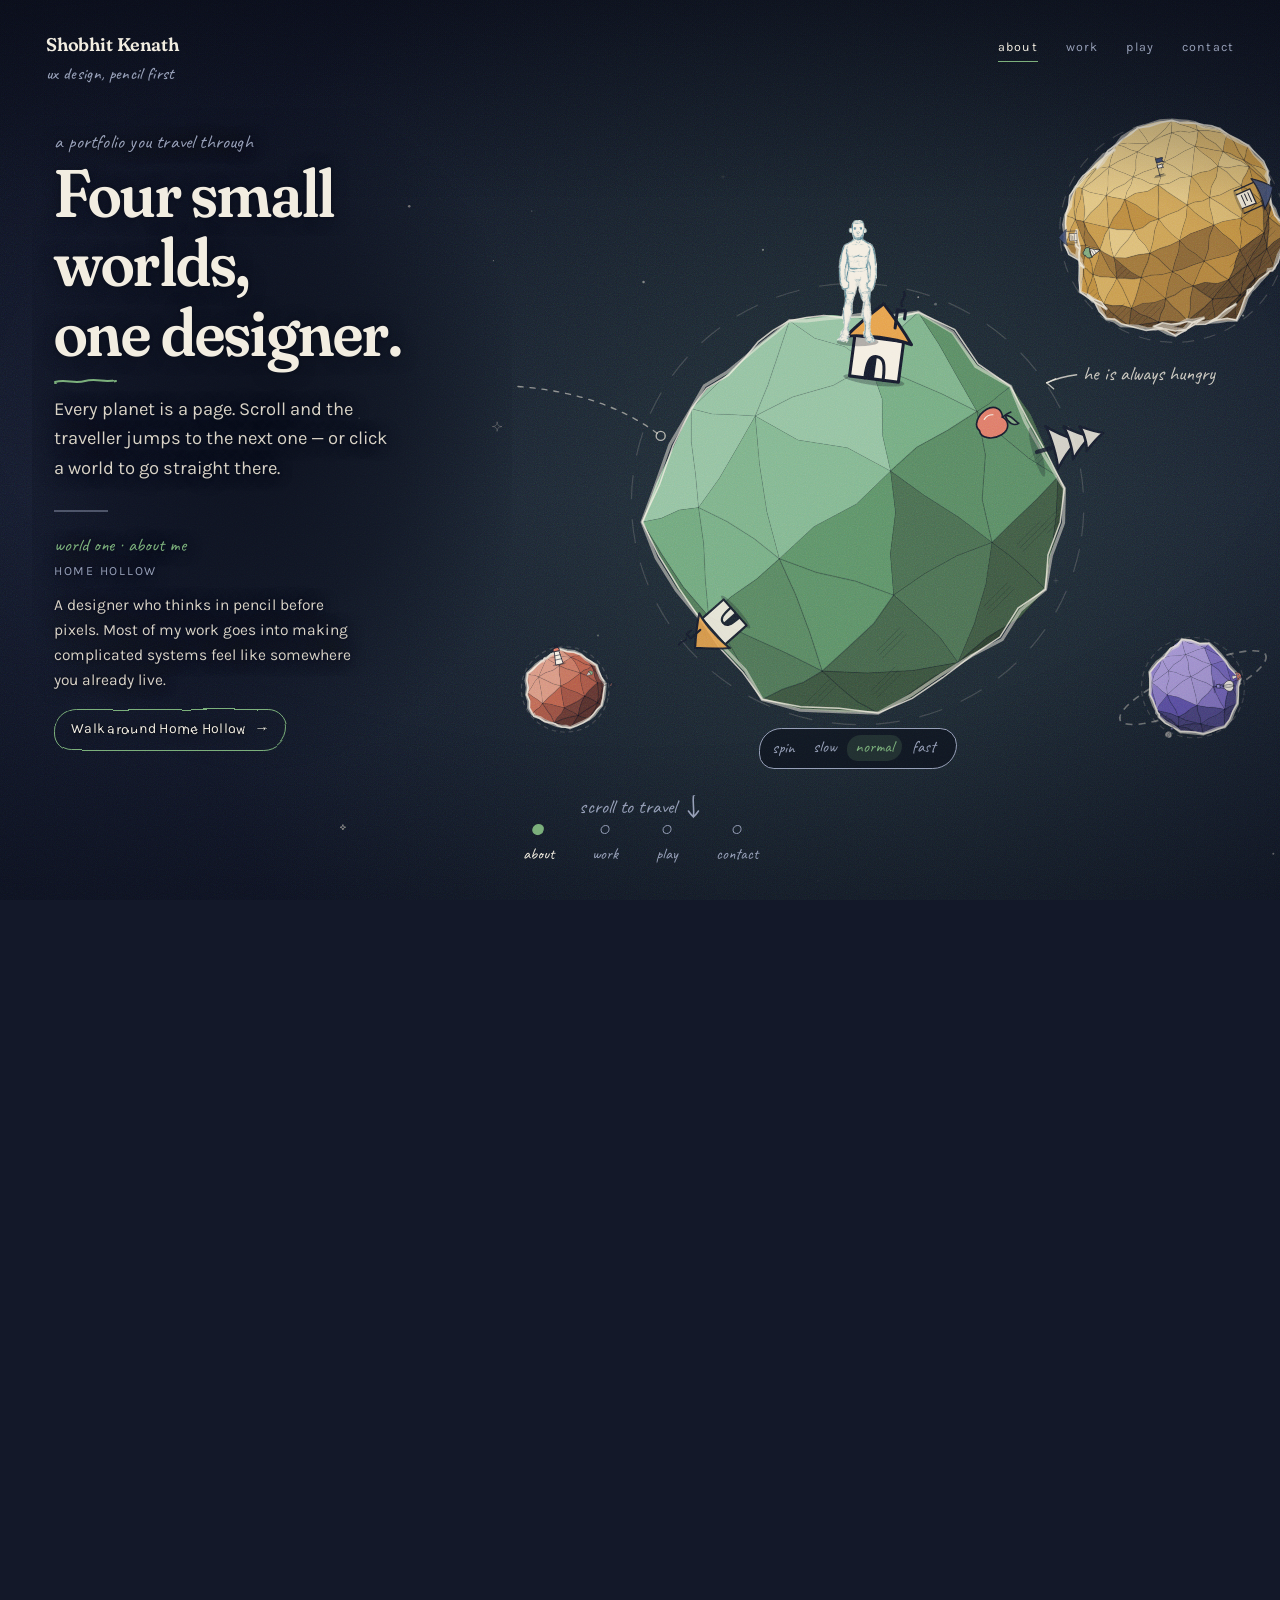
==== artifact-page.html @ 349b6cb7 "Add files via upload" ====
<title>Four Small Worlds</title>
<meta name="description" content="A design portfolio you travel through: four hand-drawn low-poly planets, one traveller, and a jump between each.">
<link rel="preconnect" href="https://fonts.googleapis.com">
<link rel="preconnect" href="https://fonts.gstatic.com" crossorigin>
<link rel="stylesheet" href="https://fonts.googleapis.com/css2?family=Caveat:wght@500;600&family=Fraunces:opsz,wght,SOFT,WONK@9..144,400..700,0..100,0..1&family=Karla:wght@400;500;700&display=swap">
<link rel="stylesheet" href="css/hw-tokens.css">
<link rel="stylesheet" href="css/hw-base.css">
<link rel="stylesheet" href="css/hw-layout.css">
<link rel="stylesheet" href="css/hw-handdrawn.css">
<style>
/* the published page has no <body> tag of its own to carry the attribute */
</style>
<!-- The pen. Three near-identical noise filters; hw-handdrawn.css cycles
     between them so any stroked element wavers the way ink does. -->
<svg id="hw-filters" width="0" height="0" aria-hidden="true" focusable="false" style="position:absolute">
  <filter id="hw-rough-1" x="-14%" y="-14%" width="128%" height="128%">
    <feTurbulence type="fractalNoise" baseFrequency="0.021" numOctaves="3" seed="6" result="n"></feTurbulence>
    <feDisplacementMap in="SourceGraphic" in2="n" scale="3.4" xChannelSelector="R" yChannelSelector="G"></feDisplacementMap>
  </filter>
  <filter id="hw-rough-2" x="-14%" y="-14%" width="128%" height="128%">
    <feTurbulence type="fractalNoise" baseFrequency="0.024" numOctaves="3" seed="23" result="n"></feTurbulence>
    <feDisplacementMap in="SourceGraphic" in2="n" scale="3.0" xChannelSelector="R" yChannelSelector="G"></feDisplacementMap>
  </filter>
  <filter id="hw-rough-3" x="-14%" y="-14%" width="128%" height="128%">
    <feTurbulence type="fractalNoise" baseFrequency="0.019" numOctaves="3" seed="47" result="n"></feTurbulence>
    <feDisplacementMap in="SourceGraphic" in2="n" scale="3.6" xChannelSelector="R" yChannelSelector="G"></feDisplacementMap>
  </filter>
</svg>

<canvas id="hw-sky" aria-hidden="true"></canvas>
<div id="hw-grain" aria-hidden="true"></div>
<div id="hw-vignette" aria-hidden="true"></div>

<!-- the annotation line from the writing to the planet it describes -->
<svg id="hw-leaders" aria-hidden="true" focusable="false">
  <path id="hw-leader-line" d="" opacity="0"></path>
  <circle id="hw-leader-dot" cx="0" cy="0" opacity="0"></circle>
</svg>

<div class="hw-ui">

  <header id="hw-masthead">
    <a id="hw-wordmark" href="#hw-world-home">
      Shobhit Kenath
      <small>ux design, pencil first</small>
    </a>
    <nav id="hw-nav" aria-label="Worlds">
      <a class="hw-nav-link is-active" href="#hw-world-home">about</a>
      <a class="hw-nav-link" href="#hw-world-work">work</a>
      <a class="hw-nav-link" href="#hw-world-play">play</a>
      <a class="hw-nav-link" href="#hw-world-signal">contact</a>
    </nav>
  </header>

  <article class="hw-panel hw-panel--hero" id="hw-world-home">
    <p class="hw-hand">a portfolio you travel through</p>
    <h1 class="hw-panel-title">Four small worlds,<br>one designer.</h1>
    <svg class="hw-rule hw-rough hw-rough--boil" viewBox="0 0 64 8" aria-hidden="true">
      <path d="M1 5 C12 2 20 7 31 4 C42 1 52 6 63 3"></path>
    </svg>
    <p class="hw-lead">Every planet is a page. Scroll and the traveller jumps to the next one &mdash; or click a world to go straight there.</p>
    <div class="hw-panel-foot">
      <p class="hw-panel-chapter">world one &middot; about me</p>
      <p class="hw-panel-place">Home Hollow</p>
      <p class="hw-panel-body">A designer who thinks in pencil before pixels. Most of my work goes into making complicated systems feel like somewhere you already live.</p>
      <a class="hw-panel-cta hw-rough" href="#hw-world-home">Walk around Home Hollow <span class="hw-arrow" aria-hidden="true">&rarr;</span></a>
    </div>
  </article>

  <article class="hw-panel" id="hw-world-work">
    <p class="hw-panel-chapter">world two &middot; the big one</p>
    <h2 class="hw-panel-title">Case studies</h2>
    <p class="hw-panel-place">The Drafting Fields</p>
    <p class="hw-panel-body">Six projects taken end to end — the research, the messy middle, and the thing that actually shipped. Open tents, nothing hidden.</p>
    <a class="hw-panel-cta hw-rough" href="#hw-world-work">Land in the Drafting Fields <span class="hw-arrow" aria-hidden="true">&rarr;</span></a>
  </article>

  <article class="hw-panel" id="hw-world-play">
    <p class="hw-panel-chapter">world three &middot; the odd one</p>
    <h2 class="hw-panel-title">Experiments</h2>
    <p class="hw-panel-place">The Tinker Belt</p>
    <p class="hw-panel-body">Half-finished toys, type studies, and a pen plotter that keeps jamming. The place where things are allowed to not work yet.</p>
    <a class="hw-panel-cta hw-rough" href="#hw-world-play">Drift into the Tinker Belt <span class="hw-arrow" aria-hidden="true">&rarr;</span></a>
  </article>

  <article class="hw-panel" id="hw-world-signal">
    <p class="hw-panel-chapter">world four &middot; last light</p>
    <h2 class="hw-panel-title">Get in touch</h2>
    <p class="hw-panel-place">Signal Point</p>
    <p class="hw-panel-body">The lamp is on and the radio is warm. Freelance, full-time, or an argument about grid systems — all three are welcome.</p>
    <a class="hw-panel-cta hw-rough" href="#hw-world-signal">Send up a flare <span class="hw-arrow" aria-hidden="true">&rarr;</span></a>
  </article>

  <div id="hw-scroll-hint" aria-hidden="true">
    <span class="hw-hand">scroll to travel</span>
    <svg width="14" height="24" viewBox="0 0 14 24" class="hw-rough hw-rough--boil" aria-hidden="true">
      <path d="M7 1 C6 8 8 14 7 21 M2 16 C4 19 6 21 7 22 C8 21 10 19 12 16"
            fill="none" stroke="currentColor" stroke-width="1.6" stroke-linecap="round"></path>
    </svg>
  </div>

  <nav id="hw-doors" aria-label="Case studies" hidden>
    <p class="hw-doors-title">Case studies</p>
    <ul></ul>
  </nav>

  <div id="hw-spin">
    <span class="hw-spin-label" aria-hidden="true">spin</span>
    <div class="hw-spin-set" role="group" aria-label="How fast the planets turn">
      <button type="button" class="hw-spin-btn" data-hw-spin="0.5" aria-pressed="false">slow</button>
      <button type="button" class="hw-spin-btn is-active" data-hw-spin="1" aria-pressed="true">normal</button>
      <button type="button" class="hw-spin-btn" data-hw-spin="2.5" aria-pressed="false">fast</button>
    </div>
  </div>

  <nav id="hw-rail" aria-label="Journey">
    <button type="button" class="hw-rail-dot is-active">about</button>
    <button type="button" class="hw-rail-dot">work</button>
    <button type="button" class="hw-rail-dot">play</button>
    <button type="button" class="hw-rail-dot">contact</button>
  </nav>

</div>

<div id="hw-scroll-track" aria-hidden="true"></div>

<noscript>
  <div class="hw-noscript">
    <h2>Four small worlds</h2>
    <p>The travelling version of this page needs JavaScript. The worlds themselves are still here:</p>
    <ul>
      <li><a href="#hw-world-home">About me — Home Hollow</a></li>
      <li><a href="#hw-world-work">Case studies — The Drafting Fields</a></li>
      <li><a href="#hw-world-play">Experiments — The Tinker Belt</a></li>
      <li><a href="#hw-world-signal">Get in touch — Signal Point</a></li>
    </ul>
  </div>
</noscript>

<script>document.body.setAttribute('data-hw-world','home');</script>
<script src="js/hw-math.js"></script>
<script src="js/hw-config.js"></script>
<script src="js/hw-planet.js"></script>
<script src="js/hw-character.js"></script>
<script src="js/hw-munch.js"></script>
<script src="js/hw-scene.js"></script>
<script src="js/hw-spin.js"></script>
<script src="js/hw-scroll.js"></script>
<script src="js/hw-main.js"></script>
---- css/hw-tokens.css ----
/* hw-tokens.css — every colour, size and typeface the page is allowed to use.
   Change a value here and it changes everywhere; nothing below hard-codes a hex. */
:root {
  /* the paper we are drawing on: a night sky, toned rather than black */
  --hw-sky:        #131829;
  --hw-sky-deep:   #0C1120;
  --hw-ink:        #0B0F1C;
  --hw-chalk:      #F2EDE1;
  --hw-chalk-soft: #D8D2C6;
  --hw-chalk-dim:  #97A0B8;

  /* one gouache colour per world */
  --hw-moss:       #7CB07C;
  --hw-ochre:      #DCA54F;
  --hw-peri:       #8B84DD;
  --hw-coral:      #CE7561;
  --hw-accent:     var(--hw-moss);

  /* type */
  --hw-display: 'Fraunces', 'Iowan Old Style', Georgia, serif;
  --hw-body:    'Karla', 'Helvetica Neue', Arial, sans-serif;
  --hw-hand:    'Caveat', 'Bradley Hand', cursive;

  --hw-step--1: 0.78rem;
  --hw-step-0:  1rem;
  --hw-step-1:  1.15rem;
  --hw-step-2:  clamp(1.7rem, 2.6vw, 2.3rem);
  --hw-step-3:  clamp(2.6rem, 6vw, 4.2rem);

  /* rhythm */
  --hw-gutter: clamp(20px, 4vw, 46px);
  --hw-panel-w: 23rem;

  /* how many screens of scrolling the whole journey takes */
  --hw-travel-length: 4.4;
}

/* the page quietly takes on the colour of whichever world you are at */
body[data-hw-world='home']   { --hw-accent: var(--hw-moss); }
body[data-hw-world='work']   { --hw-accent: var(--hw-ochre); }
body[data-hw-world='play']   { --hw-accent: var(--hw-peri); }
body[data-hw-world='signal'] { --hw-accent: var(--hw-coral); }
---- css/hw-base.css ----
/* hw-base.css — reset, typography, and the things every element inherits. */
*, *::before, *::after { box-sizing: border-box; }

html { -webkit-text-size-adjust: 100%; }

body {
  margin: 0;
  min-height: 100%;
  background: var(--hw-sky);
  color: var(--hw-chalk);
  font-family: var(--hw-body);
  font-size: var(--hw-step-0);
  line-height: 1.62;
  font-synthesis-weight: none;
  overflow-x: hidden;
}

h1, h2 {
  font-family: var(--hw-display);
  font-variation-settings: 'opsz' 120, 'SOFT' 80, 'WONK' 1;
  font-weight: 600;
  line-height: 1.03;
  letter-spacing: -0.012em;
  text-wrap: balance;
  margin: 0;
}

p { margin: 0; }

a {
  color: inherit;
  text-decoration: none;
}

button {
  font: inherit;
  color: inherit;
  background: none;
  border: 0;
  cursor: pointer;
}

:focus-visible {
  outline: 2px dashed var(--hw-chalk);
  outline-offset: 4px;
  border-radius: 2px;
}

.hw-sr {
  position: absolute;
  width: 1px; height: 1px;
  margin: -1px; padding: 0;
  overflow: hidden;
  clip-path: inset(50%);
  white-space: nowrap;
}

/* a handwritten note in the margin */
.hw-hand {
  font-family: var(--hw-hand);
  font-size: 1.22rem;
  line-height: 1.2;
  color: var(--hw-chalk-dim);
  letter-spacing: 0.01em;
}

@media (prefers-reduced-motion: reduce) {
  * {
    animation-duration: 0.001ms !important;
    animation-iteration-count: 1 !important;
    transition-duration: 0.001ms !important;
    scroll-behavior: auto !important;
  }
}
---- css/hw-layout.css ----
/* hw-layout.css — where things sit. The sky is a fixed canvas; everything
   written sits on a fixed layer above it and is positioned by hw-scroll.js. */

/* the only element that actually scrolls: it gives the page its length */
#hw-scroll-track {
  height: calc(var(--hw-travel-length) * 100vh);
  pointer-events: none;
}

#hw-sky {
  position: fixed;
  inset: 0;
  z-index: 0;
  display: block;
}

#hw-leaders {
  position: fixed;
  inset: 0;
  width: 100%;
  height: 100%;
  z-index: 3;
  pointer-events: none;
}

.hw-ui {
  position: fixed;
  inset: 0;
  z-index: 4;
  pointer-events: none;
}

.hw-ui > * { pointer-events: auto; }

/* ---------- masthead ---------- */
#hw-masthead {
  position: absolute;
  top: 0; left: 0; right: 0;
  display: flex;
  align-items: baseline;
  justify-content: space-between;
  gap: 1rem 2rem;
  flex-wrap: wrap;
  padding: clamp(18px, 2.6vw, 30px) var(--hw-gutter);
}

#hw-wordmark {
  font-family: var(--hw-display);
  font-variation-settings: 'opsz' 40, 'SOFT' 90, 'WONK' 1;
  font-size: var(--hw-step-1);
  font-weight: 600;
  letter-spacing: -0.01em;
}

#hw-wordmark small {
  display: block;
  font-family: var(--hw-hand);
  font-size: 1.05rem;
  font-weight: 500;
  color: var(--hw-chalk-dim);
  letter-spacing: 0.02em;
}

#hw-nav {
  display: flex;
  gap: clamp(14px, 2.2vw, 30px);
  align-items: baseline;
}

.hw-nav-link {
  font-size: var(--hw-step--1);
  text-transform: lowercase;
  letter-spacing: 0.09em;
  color: var(--hw-chalk-dim);
  padding-bottom: 4px;
  border-bottom: 1.5px solid transparent;
  transition: color 240ms ease, border-color 240ms ease;
}

.hw-nav-link:hover { color: var(--hw-chalk); }

.hw-nav-link.is-active {
  color: var(--hw-chalk);
  border-bottom-color: var(--hw-accent);
}


/* ---------- world panels ---------- */
.hw-panel {
  position: absolute;
  top: 0; left: 0;
  width: var(--hw-panel-w);
  max-width: calc(100vw - 2 * var(--hw-gutter));
  padding: 18px 22px 20px;
  /* a wash of dark behind the words, faded out well before the box edges so
     there is never a visible rectangle sitting on the sky */
  background: radial-gradient(58% 52% at 46% 48%,
              rgba(11, 15, 28, 0.8) 0%,
              rgba(11, 15, 28, 0.5) 55%,
              rgba(11, 15, 28, 0) 100%);
  text-shadow: 0 1px 16px rgba(11, 15, 28, 0.9), 0 0 3px rgba(11, 15, 28, 0.7);
  opacity: 0;
  transition: opacity 220ms ease;
  will-change: transform, opacity;
}

.hw-panel-chapter {
  font-family: var(--hw-hand);
  font-size: 1.18rem;
  color: var(--hw-accent);
}

.hw-panel-title {
  font-size: var(--hw-step-2);
  margin: 2px 0 6px;
}

.hw-panel-place {
  font-size: var(--hw-step--1);
  letter-spacing: 0.14em;
  text-transform: uppercase;
  color: var(--hw-chalk-dim);
  margin-bottom: 12px;
}

.hw-panel-body {
  color: var(--hw-chalk-soft);
  font-size: 0.97rem;
  max-width: 34ch;
}

.hw-panel-cta {
  display: inline-flex;
  align-items: center;
  gap: 9px;
  margin-top: 16px;
  padding: 8px 16px 9px;
  font-size: 0.88rem;
  letter-spacing: 0.02em;
  color: var(--hw-chalk);
  border: 1.6px solid var(--hw-accent);
  border-radius: 30px 26px 32px 24px;   /* never quite a perfect pill */
  transition: background-color 220ms ease, transform 220ms ease;
}

.hw-panel-cta:hover {
  background: color-mix(in srgb, var(--hw-accent) 22%, transparent);
  transform: translateY(-1px) rotate(-0.4deg);
}

.hw-panel-cta .hw-arrow { transition: transform 220ms ease; }
.hw-panel-cta:hover .hw-arrow { transform: translateX(4px); }

/* the opening panel carries the title as well as the first world */
.hw-panel--hero {
  width: 30rem;
  padding-top: 22px;
}

.hw-panel--hero .hw-panel-title {
  font-size: var(--hw-step-3);
  margin: 0.3rem 0 0.7rem;
}

.hw-panel--hero .hw-lead {
  max-width: 31ch;
  font-size: var(--hw-step-1);
  color: var(--hw-chalk-soft);
  margin-top: 0.6rem;
}

.hw-panel-foot {
  margin-top: 26px;
  padding-top: 20px;
  position: relative;
}

.hw-panel-foot::before {
  content: '';
  position: absolute;
  top: 0; left: 0;
  width: 54px;
  height: 1.5px;
  background: var(--hw-chalk-dim);
  opacity: 0.45;
}

.hw-panel--hero .hw-panel-title + .hw-rule { color: var(--hw-accent); }

/* ---------- the journey rail ---------- */
#hw-rail {
  position: absolute;
  left: 50%;
  bottom: clamp(18px, 3.2vh, 30px);
  transform: translateX(-50%);
  display: flex;
  align-items: center;
  gap: clamp(10px, 2.4vw, 26px);
}

.hw-rail-dot {
  display: flex;
  flex-direction: column;
  align-items: center;
  gap: 7px;
  font-family: var(--hw-hand);
  font-size: 1.02rem;
  color: var(--hw-chalk-dim);
  background: none;
  border: 0;
  padding: 4px 6px;
  cursor: pointer;
  transition: color 240ms ease;
}

.hw-rail-dot::before {
  content: '';
  width: 9px; height: 9px;
  border: 1.6px solid currentColor;
  border-radius: 60% 40% 55% 45%;
  transition: background-color 240ms ease, transform 240ms ease;
}

.hw-rail-dot:hover { color: var(--hw-chalk-soft); }

.hw-rail-dot.is-active {
  color: var(--hw-chalk);
}

.hw-rail-dot.is-active::before {
  background: var(--hw-accent);
  border-color: var(--hw-accent);
  transform: scale(1.25) rotate(12deg);
}

#hw-scroll-hint {
  position: absolute;
  left: 50%;
  bottom: clamp(72px, 9vh, 96px);
  transform: translateX(-50%);
  display: flex;
  align-items: center;
  gap: 10px;
  color: var(--hw-chalk-dim);
  transition: opacity 400ms ease;
}

#hw-scroll-hint.is-gone { opacity: 0; }

/* ---------- narrow screens: the panel moves under the planet ---------- */
body.hw-narrow .hw-panel {
  transform: none !important;
  top: auto;
  bottom: 0;
  left: 0;
  right: 0;
  width: auto;
  max-width: none;
  padding: 26px var(--hw-gutter) clamp(84px, 12vh, 120px);
  background: linear-gradient(to bottom,
              rgba(11, 15, 28, 0) 0%,
              rgba(11, 15, 28, 0.82) 18%,
              rgba(11, 15, 28, 0.92) 100%);
}

body.hw-narrow .hw-panel--hero { width: auto; }

body.hw-narrow .hw-panel--hero .hw-panel-title { font-size: var(--hw-step-2); }

body.hw-narrow .hw-panel--hero .hw-lead { display: none; }

body.hw-narrow .hw-panel-foot { margin-top: 18px; padding-top: 16px; }

body.hw-narrow .hw-panel-body { max-width: none; }

@media (max-width: 560px) {
  #hw-masthead { gap: 6px; }
  #hw-nav { gap: 14px; }
  #hw-scroll-hint { display: none; }
  .hw-rail-dot { font-size: 0.9rem; }
}

@media (max-height: 620px) {
  .hw-panel--hero .hw-lead { display: none; }
}

/* ---------- no JavaScript: the worlds are still a readable list ---------- */
.hw-noscript {
  position: relative;
  z-index: 5;
  margin: 0 auto;
  padding: 140px var(--hw-gutter) 60px;
  max-width: 42rem;
}

.hw-noscript li { margin-bottom: 14px; }

/* ---------- the case-study doors, as real links ----------
   The objects on the Drafting Fields are painted into the canvas, which a
   keyboard cannot reach. These are the same links in the page itself: out of
   sight until one of them is tabbed to, then they appear as a small card. */
#hw-doors {
  position: absolute;
  left: var(--hw-gutter);
  bottom: 96px;
  width: 1px;
  height: 1px;
  overflow: hidden;
  clip-path: inset(50%);
  padding: 0;
}

#hw-doors:focus-within {
  width: auto;
  height: auto;
  overflow: visible;
  clip-path: none;
  padding: 14px 18px 16px;
  background: rgba(11, 15, 28, 0.95);
  border: 1.5px solid var(--hw-accent);
  border-radius: 18px 14px 20px 12px;
}

.hw-doors-title {
  font-family: var(--hw-hand);
  font-size: 1.15rem;
  color: var(--hw-accent);
  margin-bottom: 6px;
}

#hw-doors ul {
  list-style: none;
  margin: 0;
  padding: 0;
  display: flex;
  flex-direction: column;
  gap: 6px;
}

#hw-doors a {
  font-size: 0.9rem;
  color: var(--hw-chalk-soft);
  border-bottom: 1px solid transparent;
}

#hw-doors a:hover,
#hw-doors a:focus-visible { color: var(--hw-chalk); border-bottom-color: var(--hw-accent); }

/* ---------- the spin dial, under whichever planet you are reading ---------- */
#hw-spin {
  position: absolute;
  top: 0; left: 0;
  display: flex;
  align-items: center;
  gap: 10px;
  padding: 5px 12px 7px;
  border: 1.5px solid var(--hw-chalk-dim);
  border-radius: 24px 18px 26px 16px;
  background: rgba(11, 15, 28, 0.6);
  opacity: 0;
  transition: opacity 260ms ease;
  will-change: transform;
}

#hw-spin.is-on { opacity: 1; }

.hw-spin-label {
  font-family: var(--hw-hand);
  font-size: 1.05rem;
  color: var(--hw-chalk-dim);
}

.hw-spin-set { display: flex; gap: 2px; }

.hw-spin-btn {
  font-family: var(--hw-hand);
  font-size: 1.05rem;
  line-height: 1;
  color: var(--hw-chalk-dim);
  padding: 4px 8px 5px;
  border-radius: 14px 11px 15px 10px;
  transition: color 200ms, background-color 200ms;
}

.hw-spin-btn:hover { color: var(--hw-chalk); }

.hw-spin-btn.is-active {
  color: var(--hw-accent);
  background: color-mix(in srgb, var(--hw-accent) 16%, transparent);
}

@media (max-width: 560px) {
  #hw-spin { gap: 6px; padding: 4px 9px 5px; }
  .hw-spin-label, .hw-spin-btn { font-size: 0.92rem; }
}
---- css/hw-handdrawn.css ----
/* hw-handdrawn.css — the visual treatment layer.
   This is the file that makes ordinary CSS strokes look drawn.

   THE IDEA, in plain terms: an SVG filter can push the pixels of an element
   around using a cloud of noise. Feed it a crisp 1px border and the border
   comes out wavering, thick here and thin there, the way a real pen behaves.
   Because it is a filter, it works on ANY element that already has a stroke —
   a border, an underline, an outline — so we never have to draw the shape
   twice. Three near-identical filters (hw-rough-1/2/3) are defined in the HTML
   and swapped a few times a second, which is exactly how hand-drawn animation
   "boils": the same line, redrawn slightly differently each frame.

   To trade this for real Procreate strokes later: keep the same elements, and
   replace `filter: url(#hw-rough-1)` with a border-image built from your own
   brushed PNG. Nothing else in the page needs to change. */

.hw-rough {
  filter: url(#hw-rough-1);
}

.hw-rough--boil {
  animation: hw-boil 360ms steps(1, end) infinite;
}

@keyframes hw-boil {
  0%   { filter: url(#hw-rough-1); }
  33%  { filter: url(#hw-rough-2); }
  66%  { filter: url(#hw-rough-3); }
}

/* a wobbling rule, used instead of a straight <hr> */
.hw-rule {
  display: block;
  width: 64px;
  height: 8px;
  overflow: visible;
  color: var(--hw-accent);
}

.hw-rule path {
  fill: none;
  stroke: currentColor;
  stroke-width: 2;
  stroke-linecap: round;
}

/* ---------- paper ----------
   Two flat overlays sit above the canvas: grain, so the whole image looks
   printed rather than rendered, and a vignette, so the corners fall away like
   a page lit from the middle. */
#hw-grain {
  position: fixed;
  inset: 0;
  z-index: 2;
  pointer-events: none;
  opacity: 0.5;
  mix-blend-mode: soft-light;
  background-image: url("data:image/svg+xml,%3Csvg xmlns='http://www.w3.org/2000/svg' width='220' height='220'%3E%3Cfilter id='g'%3E%3CfeTurbulence type='fractalNoise' baseFrequency='0.9' numOctaves='4' stitchTiles='stitch'/%3E%3C/filter%3E%3Crect width='220' height='220' filter='url(%23g)'/%3E%3C/svg%3E");
  background-size: 220px 220px;
}

#hw-vignette {
  position: fixed;
  inset: 0;
  z-index: 2;
  pointer-events: none;
  background:
    radial-gradient(120% 90% at 50% 45%, transparent 42%, rgba(8, 11, 21, 0.55) 100%),
    linear-gradient(to bottom, rgba(8, 11, 21, 0.4), transparent 22%);
}

/* the annotation line that ties a paragraph to its planet */
#hw-leader-line {
  fill: none;
  stroke: var(--hw-chalk);
  stroke-width: 1.4;
  stroke-dasharray: 5 7;
  stroke-linecap: round;
}

#hw-leader-dot {
  fill: none;
  stroke: var(--hw-chalk);
  stroke-width: 1.4;
  r: 4.5;
}

/* first paint: the sky fades up rather than snapping on */
#hw-sky { opacity: 0; transition: opacity 900ms ease; }
body.hw-ready #hw-sky { opacity: 1; }
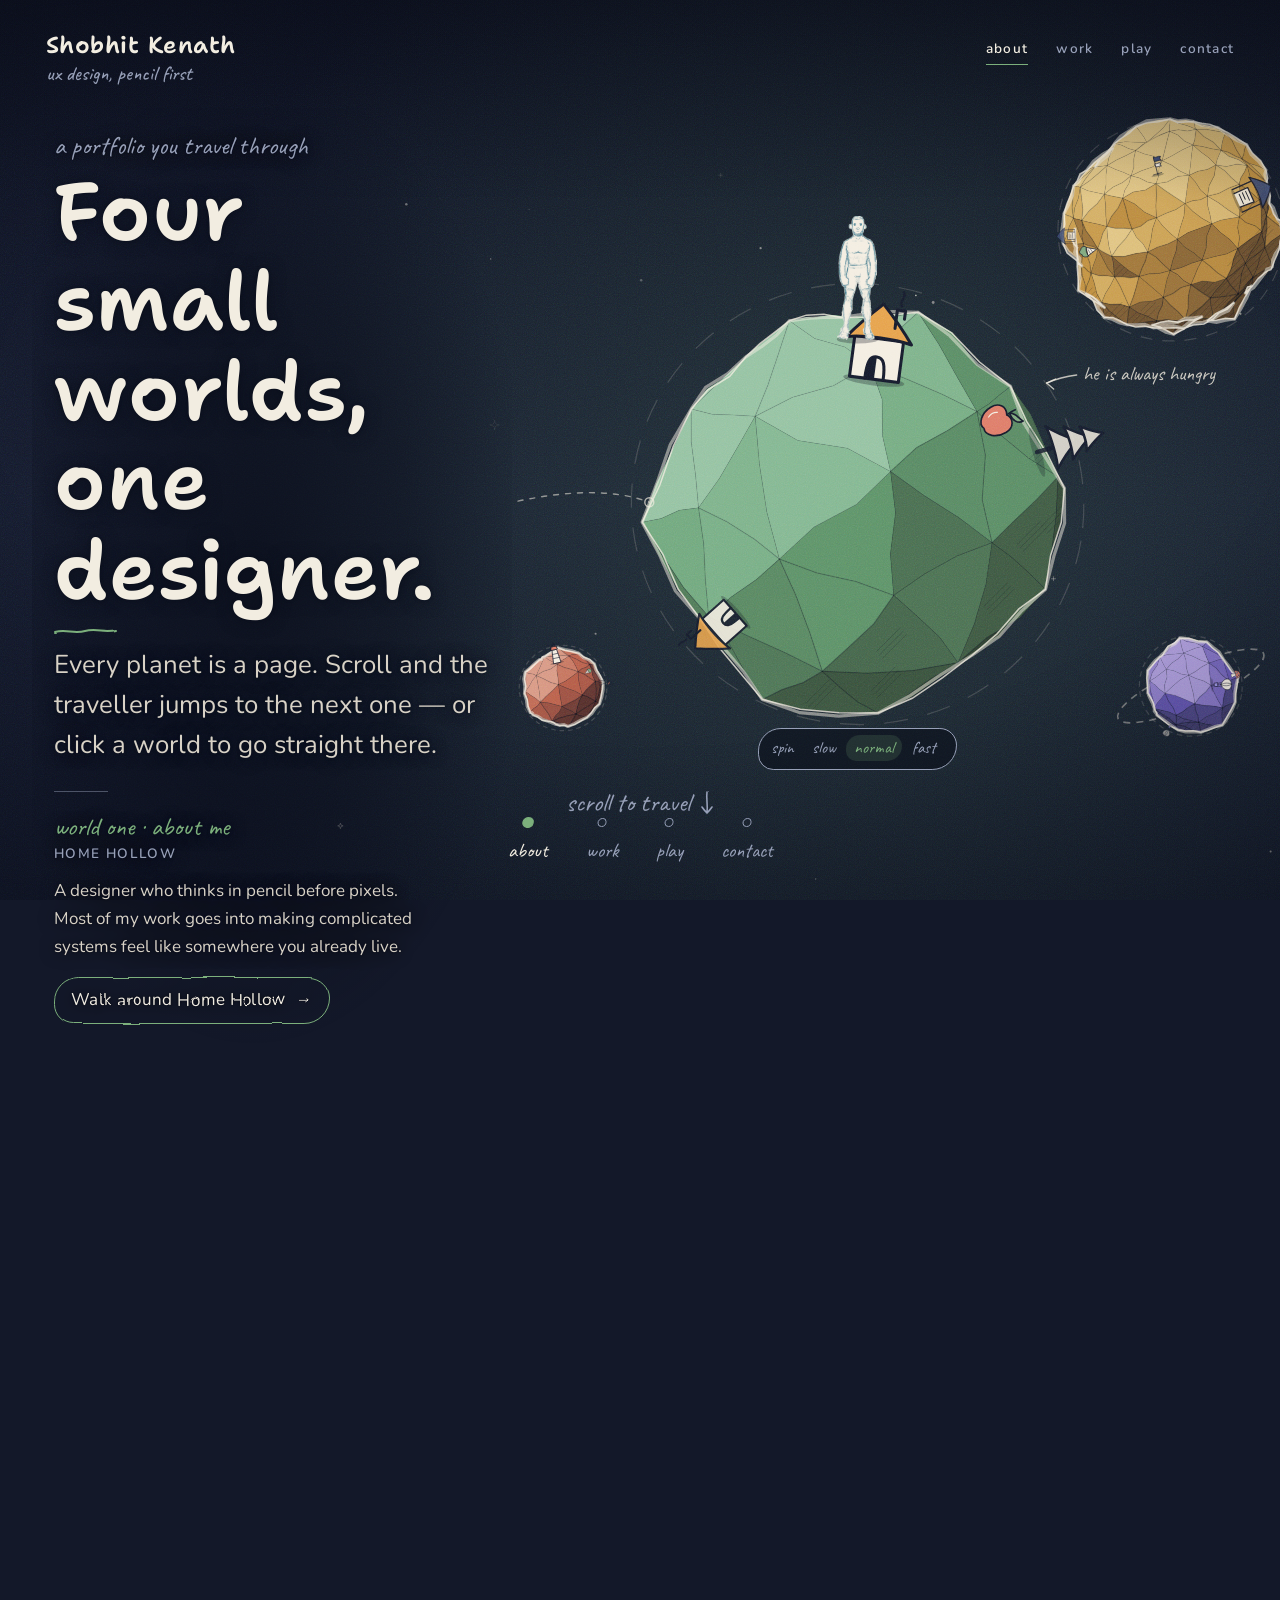
==== commit e5a553be: "Add files via upload" ====
--- a/artifact-page.html
+++ b/artifact-page.html
@@ -2,7 +2,8 @@
 <meta name="description" content="A design portfolio you travel through: four hand-drawn low-poly planets, one traveller, and a jump between each.">
 <link rel="preconnect" href="https://fonts.googleapis.com">
 <link rel="preconnect" href="https://fonts.gstatic.com" crossorigin>
-<link rel="stylesheet" href="https://fonts.googleapis.com/css2?family=Caveat:wght@500;600&family=Fraunces:opsz,wght,SOFT,WONK@9..144,400..700,0..100,0..1&family=Karla:wght@400;500;700&display=swap">
+<link rel="stylesheet" href="https://fonts.googleapis.com/css2?family=Caveat:wght@500;600&family=Nunito:ital,wght@0,400;0,600;0,700;1,400&family=Shantell+Sans:ital,wght@0,400;0,500;0,600;0,700;1,400&display=swap">
+<link rel="stylesheet" href="common/type.css">
 <link rel="stylesheet" href="css/hw-tokens.css">
 <link rel="stylesheet" href="css/hw-base.css">
 <link rel="stylesheet" href="css/hw-layout.css">
@@ -10,6 +11,9 @@
 <style>
 /* the published page has no <body> tag of its own to carry the attribute */
 </style>
+
+<script>document.body.setAttribute('data-hw-world','home');</script>
+
 <!-- The pen. Three near-identical noise filters; hw-handdrawn.css cycles
      between them so any stroked element wavers the way ink does. -->
 <svg id="hw-filters" width="0" height="0" aria-hidden="true" focusable="false" style="position:absolute">
@@ -137,7 +141,6 @@
   </div>
 </noscript>
 
-<script>document.body.setAttribute('data-hw-world','home');</script>
 <script src="js/hw-math.js"></script>
 <script src="js/hw-config.js"></script>
 <script src="js/hw-planet.js"></script>
@@ -146,4 +149,4 @@
 <script src="js/hw-scene.js"></script>
 <script src="js/hw-spin.js"></script>
 <script src="js/hw-scroll.js"></script>
-<script src="js/hw-main.js"></script>+<script src="js/hw-main.js"></script>
--- a/common/type.css
+++ b/common/type.css
@@ -0,0 +1,136 @@
+/* ============================================================================
+   type.css — ONE typographic system for the whole experience.
+
+   Both the worlds landing page and every case study read this file, so a
+   change here changes the type everywhere. Nothing else in the project is
+   allowed to invent a font size.
+
+   HOW THE SCALE WORKS
+   The sizes below are plain numbers, not pixels. Each surface multiplies them
+   by its own design pixel:
+
+       the case study   --u      one pixel of a 1920-wide slide
+       the landing page --hw-u   one pixel of the page's own ruler
+
+   That way a single ruler governs both, while each surface keeps scaling the
+   way it needs to. To resize the whole system, change the numbers here.
+
+   THE THREE HANDS
+   display  Shantell Sans — drawn by hand but properly built, so it holds up
+            at 120 and still reads at 34
+   body     Nunito — rounded and warm, and legible at length, which a truly
+            handwritten face is not
+   hand     Caveat — for marginalia only: an aside pencilled in the margin,
+            never a paragraph
+   ========================================================================= */
+
+:root {
+  --t-display-face: 'Shantell Sans', 'Bradley Hand', 'Segoe Print', cursive;
+  --t-body-face:    'Nunito', 'Trebuchet MS', 'Helvetica Neue', Arial, sans-serif;
+  --t-hand-face:    'Caveat', 'Bradley Hand', cursive;
+
+  /* ---- the scale, in design pixels ---- */
+  --t-display:  120;   /* the one biggest thing on a page          */
+  --t-h1:        80;   /* an opening statement, an impact line     */
+  --t-h2:        48;   /* a section title                          */
+  --t-h3:        34;   /* a sub-heading, a tile label              */
+  --t-lead:      38;   /* the paragraph that introduces            */
+  --t-body:      30;   /* running text                             */
+  --t-body-sm:   25;   /* dense or secondary text                  */
+  --t-caption:   24;   /* what a picture is                        */
+  --t-meta:      20;   /* labels, eyebrows, tags                   */
+
+  /* ---- how each role is set ---- */
+  --t-display-lh: 1.1;   --t-display-ls: 0.01em;  --t-display-w: 600;
+  --t-h1-lh:      1.15;  --t-h1-ls:      0.01em;  --t-h1-w:      600;
+  --t-h2-lh:      1.2;   --t-h2-ls:      0.015em; --t-h2-w:      600;
+  --t-h3-lh:      1.3;   --t-h3-ls:      0.02em;  --t-h3-w:      600;
+  --t-lead-lh:    1.55;  --t-lead-w:     400;
+  --t-body-lh:    1.65;  --t-body-w:     400;
+  --t-caption-lh: 1.45;  --t-caption-w:  400;
+  --t-meta-lh:    1.3;   --t-meta-ls:    0.1em;   --t-meta-w:    600;
+}
+
+/* ----------------------------------------------------------------------------
+   The roles as classes. A surface sets --t-u to its own design pixel and then
+   anything wearing these classes is set correctly.
+   -------------------------------------------------------------------------- */
+
+.t-display, .t-h1, .t-h2, .t-h3 {
+  font-family: var(--t-display-face);
+  text-wrap: balance;
+}
+
+.t-display {
+  font-size: calc(var(--t-display) * var(--t-u));
+  line-height: var(--t-display-lh);
+  letter-spacing: var(--t-display-ls);
+  font-weight: var(--t-display-w);
+}
+
+.t-h1 {
+  font-size: calc(var(--t-h1) * var(--t-u));
+  line-height: var(--t-h1-lh);
+  letter-spacing: var(--t-h1-ls);
+  font-weight: var(--t-h1-w);
+}
+
+.t-h2 {
+  font-size: calc(var(--t-h2) * var(--t-u));
+  line-height: var(--t-h2-lh);
+  letter-spacing: var(--t-h2-ls);
+  font-weight: var(--t-h2-w);
+}
+
+.t-h3 {
+  font-size: calc(var(--t-h3) * var(--t-u));
+  line-height: var(--t-h3-lh);
+  letter-spacing: var(--t-h3-ls);
+  font-weight: var(--t-h3-w);
+}
+
+.t-lead, .t-body, .t-body-sm, .t-caption, .t-meta {
+  font-family: var(--t-body-face);
+}
+
+.t-lead {
+  font-size: calc(var(--t-lead) * var(--t-u));
+  line-height: var(--t-lead-lh);
+  font-weight: var(--t-lead-w);
+}
+
+.t-body {
+  font-size: calc(var(--t-body) * var(--t-u));
+  line-height: var(--t-body-lh);
+  font-weight: var(--t-body-w);
+}
+
+.t-body-sm {
+  font-size: calc(var(--t-body-sm) * var(--t-u));
+  line-height: var(--t-body-lh);
+  font-weight: var(--t-body-w);
+}
+
+.t-caption {
+  font-size: calc(var(--t-caption) * var(--t-u));
+  line-height: var(--t-caption-lh);
+  font-weight: var(--t-caption-w);
+}
+
+.t-meta {
+  font-size: calc(var(--t-meta) * var(--t-u));
+  line-height: var(--t-meta-lh);
+  letter-spacing: var(--t-meta-ls);
+  font-weight: var(--t-meta-w);
+  text-transform: uppercase;
+}
+
+/* an aside pencilled in the margin */
+.t-hand {
+  font-family: var(--t-hand-face);
+  font-size: calc(var(--t-lead) * var(--t-u));
+  line-height: 1.25;
+  font-weight: 500;
+  text-transform: none;
+  letter-spacing: 0;
+}
--- a/css/hw-tokens.css
+++ b/css/hw-tokens.css
@@ -16,16 +16,24 @@
   --hw-coral:      #CE7561;
   --hw-accent:     var(--hw-moss);
 
-  /* type */
-  --hw-display: 'Fraunces', 'Iowan Old Style', Georgia, serif;
-  --hw-body:    'Karla', 'Helvetica Neue', Arial, sans-serif;
-  --hw-hand:    'Caveat', 'Bradley Hand', cursive;
+  /* ---- type ----
+     The families and the scale come from common/type.css, which the case
+     study reads too. The page's own design pixel is set below; every size on
+     the page is that pixel times a number from the shared scale, so the
+     landing page and a case study are set from one ruler. */
+  --hw-display: var(--t-display-face);
+  --hw-body:    var(--t-body-face);
+  --hw-hand:    var(--t-hand-face);
 
-  --hw-step--1: 0.78rem;
-  --hw-step-0:  1rem;
-  --hw-step-1:  1.15rem;
-  --hw-step-2:  clamp(1.7rem, 2.6vw, 2.3rem);
-  --hw-step-3:  clamp(2.6rem, 6vw, 4.2rem);
+  /* one design pixel for this page: grows with the window, but never so far
+     down that running text stops being comfortable */
+  --t-u: clamp(0.56px, 0.30vw + 0.34px, 0.68px);
+
+  --hw-step--1: calc(var(--t-meta) * var(--t-u));
+  --hw-step-0:  calc(var(--t-body-sm) * var(--t-u));
+  --hw-step-1:  calc(var(--t-body) * var(--t-u));
+  --hw-step-2:  calc(var(--t-h2) * var(--t-u));
+  --hw-step-3:  calc(var(--t-display) * var(--t-u));
 
   /* rhythm */
   --hw-gutter: clamp(20px, 4vw, 46px);
--- a/css/hw-base.css
+++ b/css/hw-base.css
@@ -58,10 +58,10 @@
 /* a handwritten note in the margin */
 .hw-hand {
   font-family: var(--hw-hand);
-  font-size: 1.22rem;
-  line-height: 1.2;
+  font-size: calc(var(--t-lead) * var(--t-u));
+  line-height: 1.25;
   color: var(--hw-chalk-dim);
-  letter-spacing: 0.01em;
+  letter-spacing: 0;
 }
 
 @media (prefers-reduced-motion: reduce) {
--- a/css/hw-layout.css
+++ b/css/hw-layout.css
@@ -46,19 +46,19 @@
 
 #hw-wordmark {
   font-family: var(--hw-display);
-  font-variation-settings: 'opsz' 40, 'SOFT' 90, 'WONK' 1;
-  font-size: var(--hw-step-1);
-  font-weight: 600;
-  letter-spacing: -0.01em;
+  font-size: calc(var(--t-h3) * var(--t-u));
+  line-height: var(--t-h3-lh);
+  font-weight: var(--t-h3-w);
+  letter-spacing: var(--t-h3-ls);
 }
 
 #hw-wordmark small {
   display: block;
   font-family: var(--hw-hand);
-  font-size: 1.05rem;
+  font-size: calc(var(--t-body) * var(--t-u));
   font-weight: 500;
   color: var(--hw-chalk-dim);
-  letter-spacing: 0.02em;
+  letter-spacing: 0;
 }
 
 #hw-nav {
@@ -68,7 +68,9 @@
 }
 
 .hw-nav-link {
+  font-family: var(--hw-body);
   font-size: var(--hw-step--1);
+  font-weight: var(--t-meta-w);
   text-transform: lowercase;
   letter-spacing: 0.09em;
   color: var(--hw-chalk-dim);
@@ -106,18 +108,24 @@
 
 .hw-panel-chapter {
   font-family: var(--hw-hand);
-  font-size: 1.18rem;
+  font-size: calc(var(--t-lead) * var(--t-u));
+  line-height: 1.25;
   color: var(--hw-accent);
 }
 
 .hw-panel-title {
+  font-family: var(--hw-display);
   font-size: var(--hw-step-2);
+  line-height: var(--t-h2-lh);
+  font-weight: var(--t-h2-w);
+  letter-spacing: var(--t-h2-ls);
   margin: 2px 0 6px;
 }
 
 .hw-panel-place {
   font-size: var(--hw-step--1);
-  letter-spacing: 0.14em;
+  font-weight: var(--t-meta-w);
+  letter-spacing: var(--t-meta-ls);
   text-transform: uppercase;
   color: var(--hw-chalk-dim);
   margin-bottom: 12px;
@@ -125,8 +133,9 @@
 
 .hw-panel-body {
   color: var(--hw-chalk-soft);
-  font-size: 0.97rem;
-  max-width: 34ch;
+  font-size: calc(var(--t-body-sm) * var(--t-u));
+  line-height: var(--t-body-lh);
+  max-width: 36ch;
 }
 
 .hw-panel-cta {
@@ -135,7 +144,7 @@
   gap: 9px;
   margin-top: 16px;
   padding: 8px 16px 9px;
-  font-size: 0.88rem;
+  font-size: calc(var(--t-body-sm) * var(--t-u));
   letter-spacing: 0.02em;
   color: var(--hw-chalk);
   border: 1.6px solid var(--hw-accent);
@@ -159,12 +168,16 @@
 
 .hw-panel--hero .hw-panel-title {
   font-size: var(--hw-step-3);
+  line-height: var(--t-display-lh);
+  font-weight: var(--t-display-w);
+  letter-spacing: var(--t-display-ls);
   margin: 0.3rem 0 0.7rem;
 }
 
 .hw-panel--hero .hw-lead {
-  max-width: 31ch;
-  font-size: var(--hw-step-1);
+  max-width: 33ch;
+  font-size: calc(var(--t-lead) * var(--t-u));
+  line-height: var(--t-lead-lh);
   color: var(--hw-chalk-soft);
   margin-top: 0.6rem;
 }
@@ -204,7 +217,7 @@
   align-items: center;
   gap: 7px;
   font-family: var(--hw-hand);
-  font-size: 1.02rem;
+  font-size: calc(var(--t-body) * var(--t-u));
   color: var(--hw-chalk-dim);
   background: none;
   border: 0;
@@ -277,7 +290,7 @@
   #hw-masthead { gap: 6px; }
   #hw-nav { gap: 14px; }
   #hw-scroll-hint { display: none; }
-  .hw-rail-dot { font-size: 0.9rem; }
+  .hw-rail-dot { font-size: var(--hw-step-0); }
 }
 
 @media (max-height: 620px) {
@@ -323,7 +336,7 @@
 
 .hw-doors-title {
   font-family: var(--hw-hand);
-  font-size: 1.15rem;
+  font-size: calc(var(--t-body) * var(--t-u));
   color: var(--hw-accent);
   margin-bottom: 6px;
 }
@@ -338,7 +351,7 @@
 }
 
 #hw-doors a {
-  font-size: 0.9rem;
+  font-size: var(--hw-step-0);
   color: var(--hw-chalk-soft);
   border-bottom: 1px solid transparent;
 }
@@ -366,7 +379,7 @@
 
 .hw-spin-label {
   font-family: var(--hw-hand);
-  font-size: 1.05rem;
+  font-size: calc(var(--t-body-sm) * var(--t-u));
   color: var(--hw-chalk-dim);
 }
 
@@ -374,7 +387,7 @@
 
 .hw-spin-btn {
   font-family: var(--hw-hand);
-  font-size: 1.05rem;
+  font-size: calc(var(--t-body-sm) * var(--t-u));
   line-height: 1;
   color: var(--hw-chalk-dim);
   padding: 4px 8px 5px;
@@ -391,5 +404,5 @@
 
 @media (max-width: 560px) {
   #hw-spin { gap: 6px; padding: 4px 9px 5px; }
-  .hw-spin-label, .hw-spin-btn { font-size: 0.92rem; }
-}
+  .hw-spin-label, .hw-spin-btn { font-size: var(--hw-step-0); }
+}
